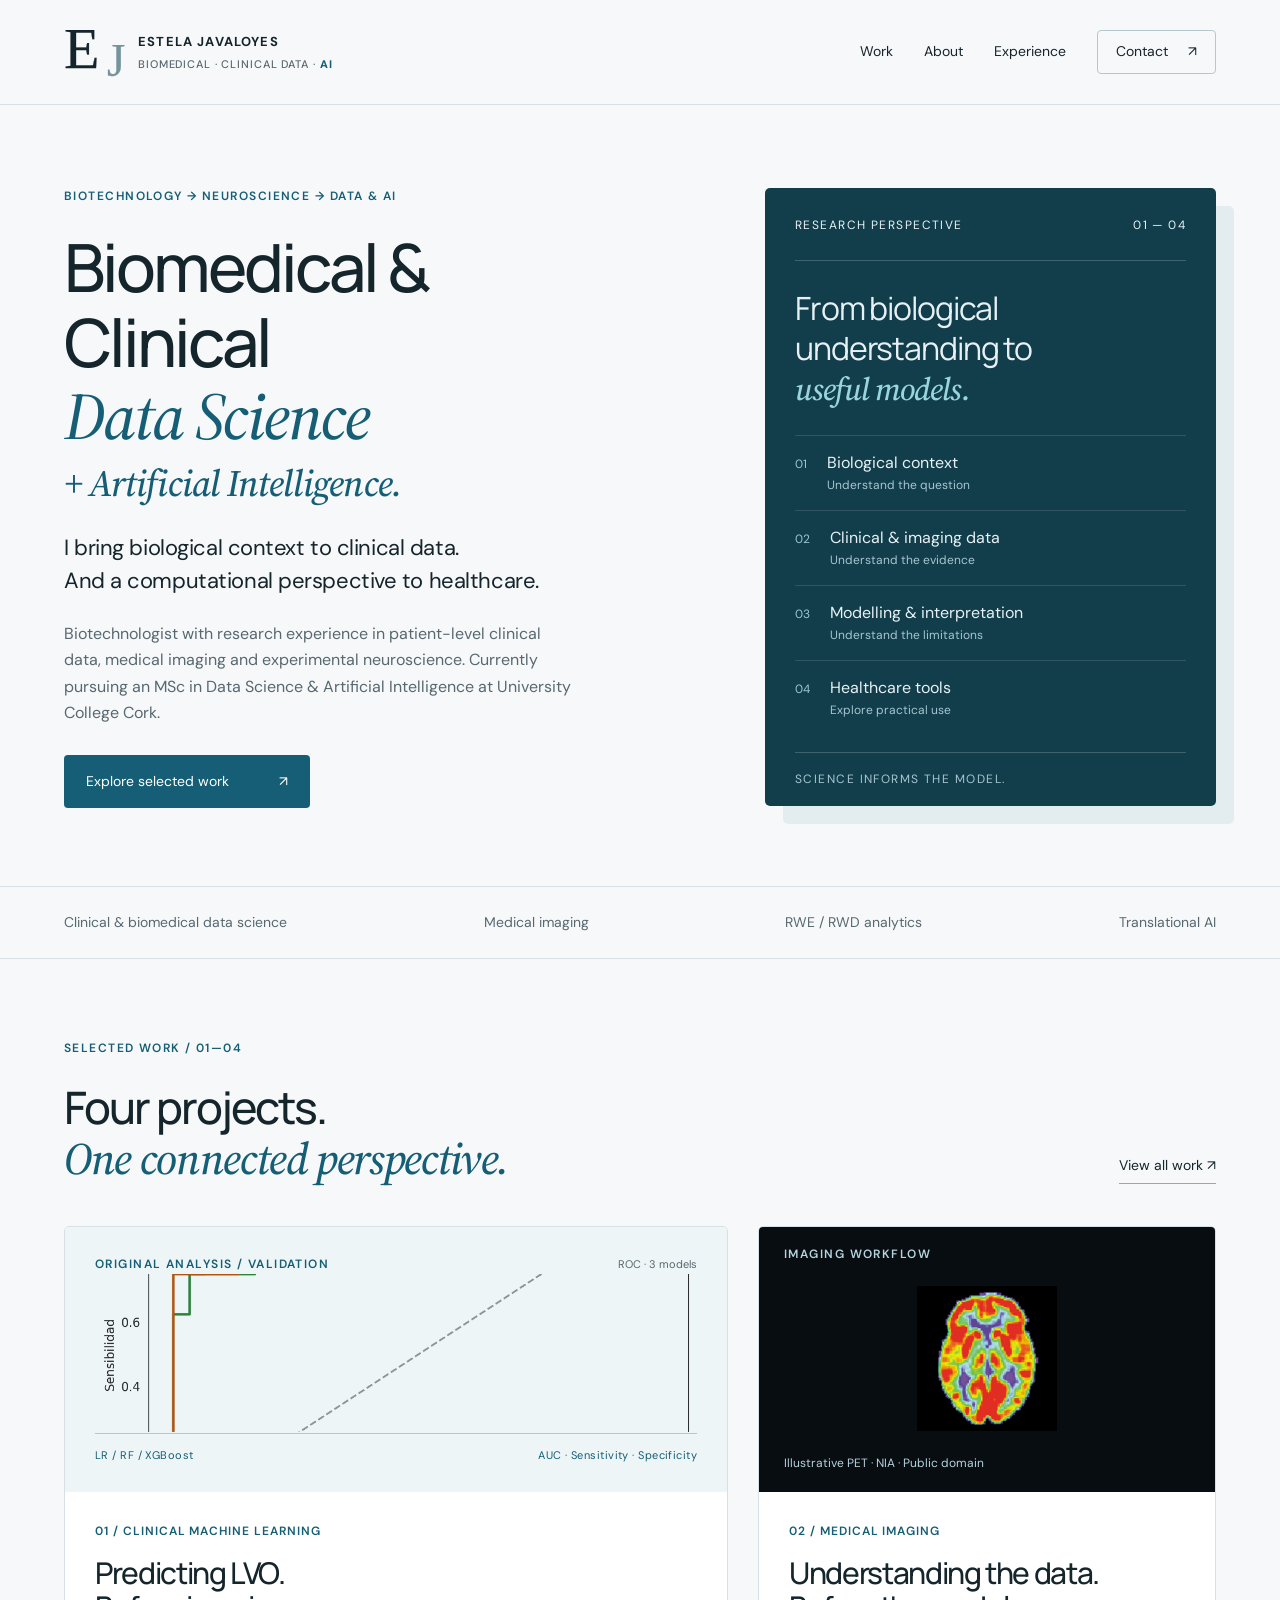
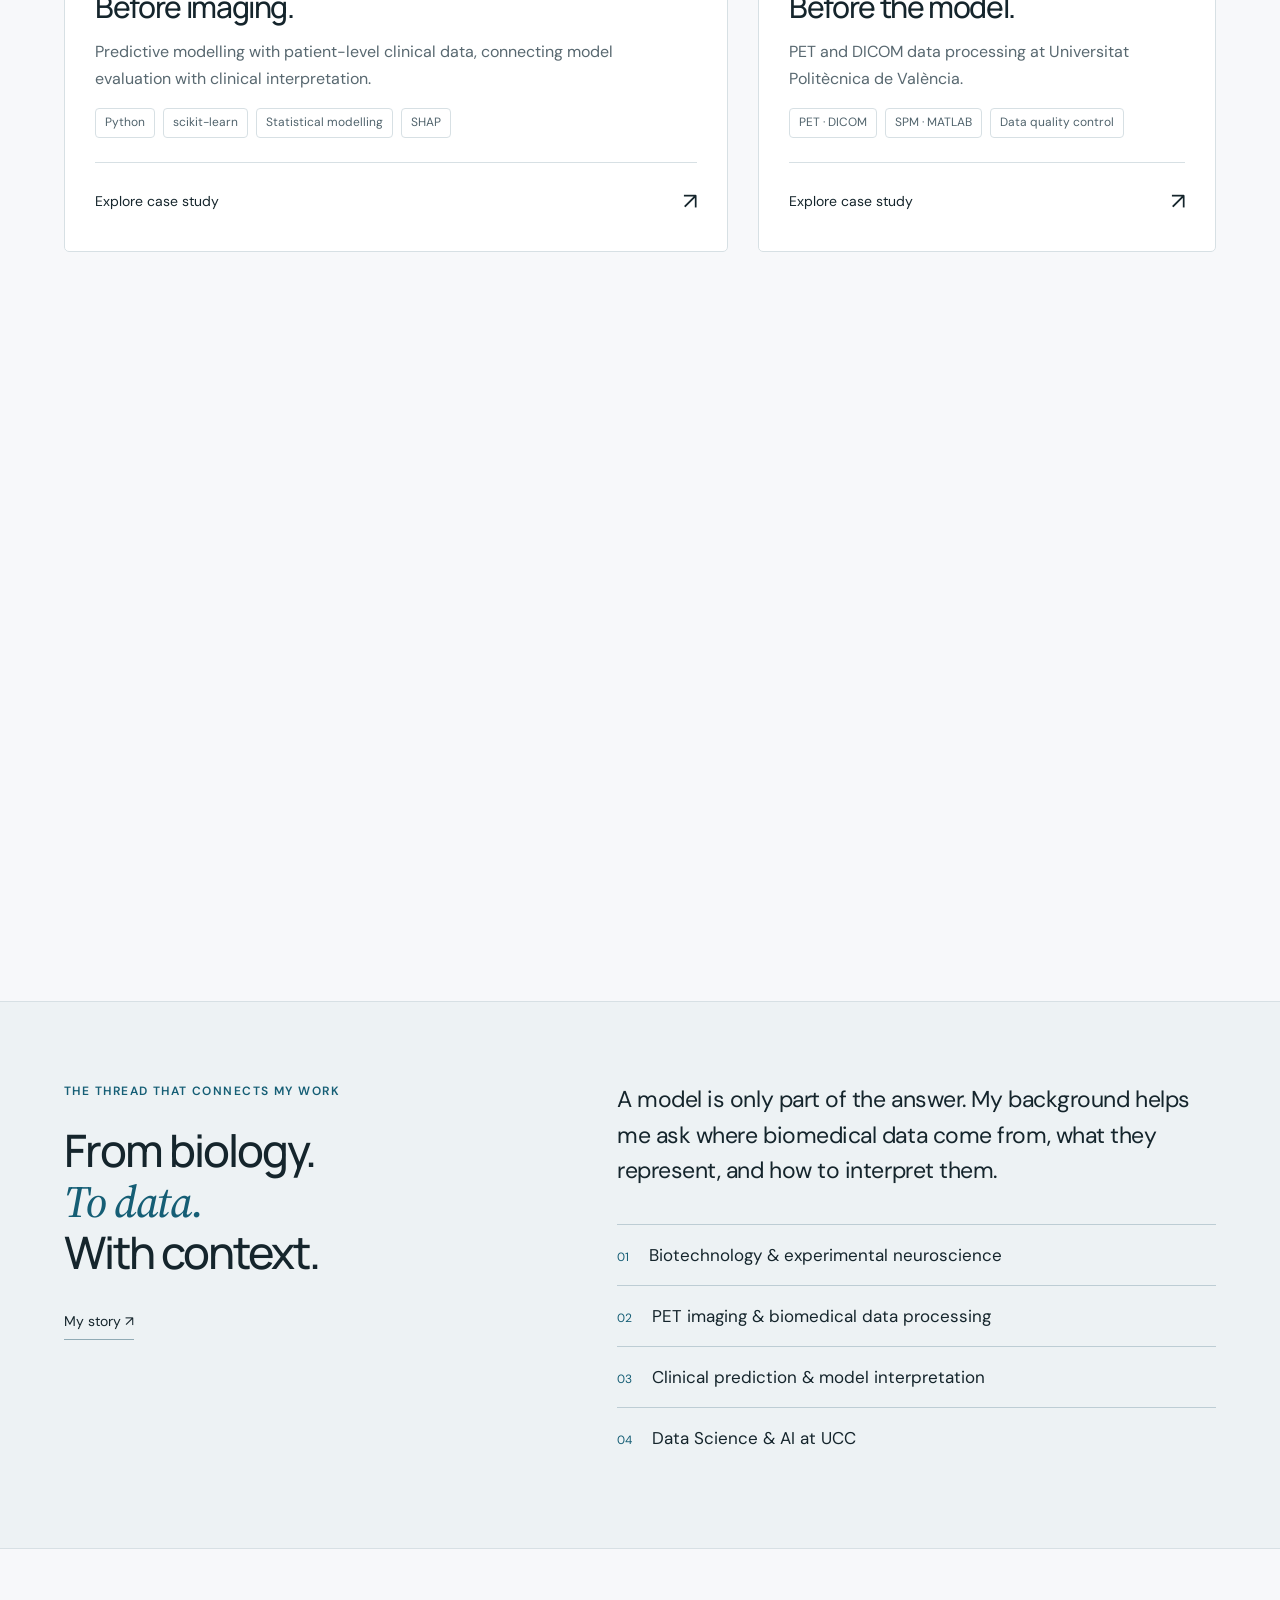
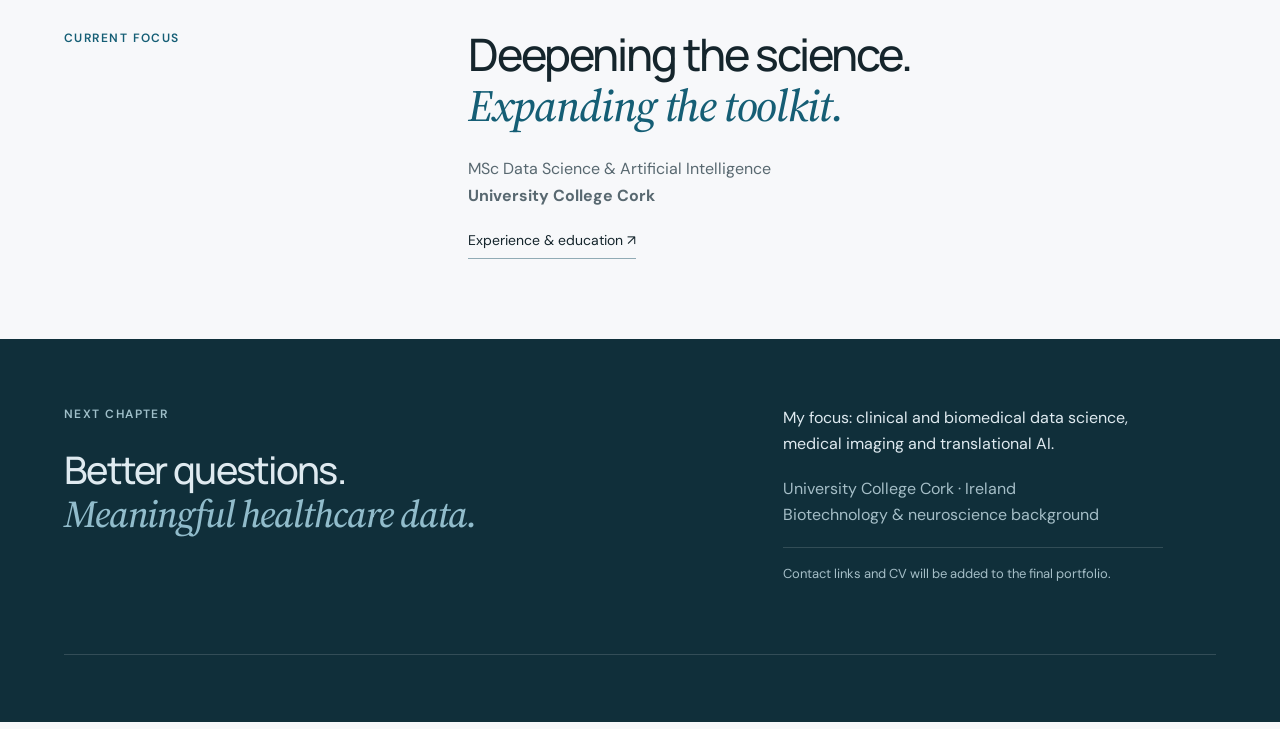
==== index.html @ e4a52f28 "Publish Estela Javaloyes portfolio" ====
<!doctype html><html lang="en"><head><meta charset="utf-8"><meta name="viewport" content="width=device-width,initial-scale=1"><title>Biomedical & Clinical Data Science — Estela Javaloyes</title><meta name="description" content="Estela Javaloyes. Clinical and biomedical data science, statistical modelling, machine learning, medical imaging and translational AI."><meta name="robots" content="index,follow"><link rel="icon" type="image/svg+xml" href="data:image/svg+xml,%3Csvg xmlns='http://www.w3.org/2000/svg' viewBox='0 0 68 64'%3E%3Ctext x='3' y='49' fill='%2315252c' stroke='%2315252c' stroke-width='.3' paint-order='stroke fill' font-family='Georgia' font-size='57'%3EE%3C/text%3E%3Ctext x='31' y='56' fill='%2374939a' stroke='%2374939a' stroke-width='.3' paint-order='stroke fill' font-family='Georgia' font-size='46'%3EJ%3C/text%3E%3C/svg%3E"><script>document.documentElement.classList.add('js')</script><link rel="stylesheet" href="/style.css"><script defer src="/main.js"></script></head><body><a class="skip" href="#main">Skip to content</a><header><a class="brand" href="/" aria-label="Estela Javaloyes — Home"><span class="monogram" aria-hidden="true"><span>E</span><span>J</span><i></i></span><span>ESTELA JAVALOYES<small>BIOMEDICAL · CLINICAL DATA · <b>AI</b></small></span></a><button class="menu-toggle" aria-expanded="false" aria-controls="nav">Menu <span>＋</span></button><nav id="nav" aria-label="Main navigation"><a href="/work/" >Work</a><a href="/about/" >About</a><a href="/experience/" >Experience</a><a class="nav-contact" href="#contact">Contact <span>↗</span></a></nav></header><main id="main"><section class="hero"><div class="hero-copy"><p class="eyebrow">BIOTECHNOLOGY → NEUROSCIENCE → DATA & AI</p><h1>Biomedical &<br>Clinical <em>Data Science</em><span class="hero-ai">+ Artificial Intelligence.</span></h1><p class="hero-desc">I bring biological context to clinical data.<br>And a computational perspective to healthcare.</p><p class="hero-bio">Biotechnologist with research experience in patient-level clinical data, medical imaging and experimental neuroscience. Currently pursuing an MSc in Data Science & Artificial Intelligence at University College Cork.</p><a class="button" href="/work/">Explore selected work <span>↗</span></a></div><aside class="hero-aside"><div class="research-panel"><div class="panel-top"><span>RESEARCH PERSPECTIVE</span><span>01 — 04</span></div><p class="panel-title">From biological<br>understanding to<br><em>useful models.</em></p><div class="vertical-flow"><div><b>01</b><span>Biological context<small>Understand the question</small></span></div><div><b>02</b><span>Clinical & imaging data<small>Understand the evidence</small></span></div><div><b>03</b><span>Modelling & interpretation<small>Understand the limitations</small></span></div><div><b>04</b><span>Healthcare tools<small>Explore practical use</small></span></div></div><div class="panel-bottom">SCIENCE INFORMS THE MODEL.</div></div></aside></section><div class="discipline-band"><span>Clinical & biomedical data science</span><span>Medical imaging</span><span>RWE / RWD analytics</span><span>Translational AI</span></div><section class="section"><div class="section-heading"><div><p class="eyebrow">SELECTED WORK / 01—04</p><h2>Four projects.<br><em>One connected perspective.</em></h2></div><a class="text-link" href="/work/">View all work ↗</a></div><div class="project-grid"><a class="project-card lvo" href="/work/lvo-clinical-prediction/"><div class="card-art"><div class="lvo-visual"><div class="visual-label"><span class="micro">ORIGINAL ANALYSIS / VALIDATION</span><span>ROC · 3 models</span></div><img class="lvo-thumbnail" src="/lvo-roc.png" alt="ROC validation curves comparing logistic regression, random forest and XGBoost" loading="lazy"><div class="visual-bottom"><span>LR / RF / XGBoost</span><span>AUC · Sensitivity · Specificity</span></div></div></div><div class="card-body"><p class="eyebrow">01 / CLINICAL MACHINE LEARNING</p><h3>Predicting LVO.<br>Before imaging.</h3><p>Predictive modelling with patient-level clinical data, connecting model evaluation with clinical interpretation.</p><div class="tags"><span>Python</span><span>scikit-learn</span><span>Statistical modelling</span><span>SHAP</span></div><span class="card-link">Explore case study <b>↗</b></span></div></a><a class="project-card pet" href="/work/pet-neuroimaging/"><div class="card-art"><div class="pet-visual"><span class="micro">IMAGING WORKFLOW</span><img class="pet-thumbnail" src="/brain-reference.jpg" alt="Reference brain PET image from the US National Institute on Aging" loading="lazy"><p>Illustrative PET · NIA · Public domain</p></div></div><div class="card-body"><p class="eyebrow">02 / MEDICAL IMAGING</p><h3>Understanding the data.<br>Before the model.</h3><p>PET and DICOM data processing at Universitat Politècnica de València.</p><div class="tags"><span>PET · DICOM</span><span>SPM · MATLAB</span><span>Data quality control</span></div><span class="card-link">Explore case study <b>↗</b></span></div></a><a class="project-card dudu" href="/work/dudu-growth/"><div class="card-art"><div class="dudu-visual"><div class="dudu-brand-row"><img class="dudu-mark" src="/dudu-monogram.png" alt=""><img class="dudu-wordmark" src="/dudu-wordmark-horizontal.png" alt="Dudu Growth"></div><div class="concept-flow"><span>Clinical operations</span><span>Data & workflows</span><span>Product decisions</span></div></div></div><div class="card-body"><p class="eyebrow">03 / HEALTHCARE PRODUCT · IN DEVELOPMENT</p><h3>Dudu Growth.</h3><p>From healthcare data and workflows to a multi-clinic analytics product.</p><div class="tags"><span>Laravel · Livewire</span><span>PostgreSQL</span><span>Data validation</span></div><span class="card-link">Explore case study <b>↗</b></span></div></a><a class="project-card cipf" href="/work/neurobiology-research/"><div class="card-art"><div class="cipf-visual"><img class="cipf-thumbnail" src="/cipf-building.jpg" alt="Centro de Investigación Príncipe Felipe building" loading="lazy"><div class="cipf-overlay"><span class="micro">EXPERIMENTAL NEUROSCIENCE</span><strong>Centro de Investigación<br>Príncipe Felipe</strong></div></div></div><div class="card-body"><p class="eyebrow">04 / EXPERIMENTAL NEUROSCIENCE</p><h3>Where the science begins.</h3><p>Neuroinflammation, extracellular vesicles and experimental hyperammonemia at Centro de Investigación Príncipe Felipe.</p><div class="tags"><span>Neurobiology</span><span>Experimental data</span><span>Scientific literature</span></div><span class="card-link">Explore case study <b>↗</b></span></div></a></div></section><section class="biology-section"><div><p class="eyebrow">THE THREAD THAT CONNECTS MY WORK</p><h2>From biology.<br><em>To data.</em><br>With context.</h2><a class="text-link" href="/about/">My story ↗</a></div><div><p class="large-copy">A model is only part of the answer. My background helps me ask where biomedical data come from, what they represent, and how to interpret them.</p><ol class="pipeline"><li><small>01</small><span>Biotechnology & experimental neuroscience</span></li><li><small>02</small><span>PET imaging & biomedical data processing</span></li><li><small>03</small><span>Clinical prediction & model interpretation</span></li><li><small>04</small><span>Data Science & AI at UCC</span></li></ol></div></section><section class="current-section"><p class="eyebrow">CURRENT FOCUS</p><div><h2>Deepening the science.<br><em>Expanding the toolkit.</em></h2><p>MSc Data Science & Artificial Intelligence<br><strong>University College Cork</strong></p><a class="text-link" href="/experience/">Experience & education ↗</a></div></section></main><footer id="contact"><div class="footer-top"><div><p class="eyebrow">NEXT CHAPTER</p><h2>Better questions.<br><em>Meaningful healthcare data.</em></h2></div><div class="footer-copy"><p>My focus: clinical and biomedical data science, medical imaging and translational AI.</p><p class="muted">University College Cork · Ireland<br>Biotechnology & neuroscience background</p><span class="contact-note">Contact links and CV will be added to the final portfolio.</span></div></div><div class="footer-bottom"><a href="/">Estela Javaloyes</a><span>© 2026 · Biomedical & Clinical Data Science + AI</span><a href="#main">Back to top ↑</a></div></footer></body></html>
---- style.css ----
@import url('https://fonts.googleapis.com/css2?family=Cormorant+Garamond:wght@500;600&family=DM+Sans:wght@400;450;500;550;600;650;700&family=Manrope:wght@400;500;600;650;700;750;800&family=Source+Serif+4:ital,wght@1,500;1,600&display=swap');
:root{--paper:#f7f8fa;--ink:#15252c;--teal:#155e75;--muted:#586870;--line:#d7e0e4;--pale:#eef4f6;--indigo:#4f46e5}*{box-sizing:border-box}html{scroll-behavior:smooth;scroll-padding-top:100px}body{margin:0;background:var(--paper);color:var(--ink);font-family:'DM Sans',Arial,sans-serif;font-size:16px;line-height:1.65}a{color:inherit;text-decoration:none}button{font:inherit}a:focus-visible,button:focus-visible,summary:focus-visible{outline:3px solid var(--indigo);outline-offset:5px}::selection{background:#c8e6ee}header{height:105px;max-width:1440px;margin:auto;padding:0 5%;display:flex;align-items:center;justify-content:space-between;gap:24px;border-bottom:1px solid var(--line)}.brand{display:flex;gap:18px;align-items:center;font-weight:700;font-size:13px;letter-spacing:.09em}.brand small{display:block;font-size:12px;letter-spacing:.06em;color:var(--muted);font-weight:500;margin-top:3px}.monogram{font-family:Manrope,sans-serif;font-size:42px;letter-spacing:-4px;line-height:1;font-weight:500}.monogram span{color:var(--teal)}nav{display:flex;align-items:center;gap:31px;font-size:14px}nav a{padding:10px 0}nav a[aria-current]{color:var(--teal);border-bottom:1px solid var(--teal)}.nav-contact{border:1px solid #b6c7cd;padding:9px 18px;border-radius:4px}.nav-contact span{margin-left:16px}.menu-toggle{display:none}.skip{position:absolute;top:-100px;padding:12px;background:white;z-index:10}.skip:focus{top:0}main{max-width:1440px;margin:auto}h1,h2,h3{font-family:Manrope,Arial,sans-serif;line-height:1.12;letter-spacing:-.045em;margin:0;font-weight:500}h1{font-size:clamp(48px,5.2vw,76px)}h2{font-size:clamp(35px,3.5vw,50px)}h3{font-size:30px}em{font-style:normal;color:var(--teal)}p{margin:0 0 18px}.eyebrow,.micro{font-size:12px;letter-spacing:.12em;line-height:1.5;font-weight:600}.eyebrow{color:var(--teal);margin-bottom:25px}.hero{display:grid;grid-template-columns:1.4fr 1fr;gap:6%;padding:82px 5% 78px;align-items:center}.hero h1{margin-bottom:28px}.hero h1 em{display:block}.hero-desc{font-size:22px;line-height:1.5;letter-spacing:-.02em}.hero-bio{font-size:16px;max-width:510px;color:var(--muted);margin:24px 0 28px}.button{display:inline-flex;align-items:center;gap:50px;padding:15px 22px;background:var(--teal);color:white;border-radius:4px;font-size:14px}.button:hover{background:#104c5f}.research-panel{background:#123e4c;color:#e7f1f5;padding:28px 30px 0;position:relative;border-radius:5px;box-shadow:18px 18px 0 #e3edf0}.panel-top,.panel-bottom,.visual-bottom{display:flex;justify-content:space-between;font-size:12px;letter-spacing:.12em}.panel-top{padding-bottom:24px;border-bottom:1px solid #ffffff30}.panel-title{font-family:Manrope,sans-serif;font-size:32px;line-height:1.25;letter-spacing:-.035em;margin-top:27px}.panel-title em{color:#98d5df}.vertical-flow{margin:26px 0 16px}.vertical-flow>div{display:flex;gap:20px;padding:14px 0;border-top:1px solid #ffffff20;align-items:baseline}.vertical-flow b{font-weight:400;font-size:12px;color:#97c7d5}.vertical-flow span{font-size:16px}.vertical-flow small{display:block;color:#a6c6d0;font-size:12px}.panel-bottom{border-top:1px solid #ffffff30;padding:17px 0;color:#a6c6d0}.discipline-band{display:flex;justify-content:space-between;gap:20px;padding:24px 5%;border-top:1px solid var(--line);border-bottom:1px solid var(--line);font-size:14px;color:var(--muted)}.section{padding:80px 5% 90px}.section-heading{display:flex;justify-content:space-between;align-items:end;margin-bottom:42px;gap:25px}.text-link{display:inline-block;font-size:14px;border-bottom:1px solid #91abb5;padding-bottom:6px}.project-grid{display:grid;grid-template-columns:1.45fr 1fr;gap:40px 30px}.project-card{display:block;border:1px solid var(--line);background:white;border-radius:5px;overflow:hidden;transition:transform .2s,box-shadow .2s}.project-card:hover{transform:translateY(-5px);box-shadow:0 15px 35px #183f4d12}.card-art{height:265px;overflow:hidden}.card-art>div{height:100%;padding:28px 30px}.card-body{padding:30px}.card-body .eyebrow{font-size:12px;letter-spacing:.08em;margin-bottom:16px}.card-body p:not(.eyebrow){color:var(--muted);margin:16px 0;max-width:530px}.tags{display:flex;gap:8px;flex-wrap:wrap}.tags span{font-size:12px;border:1px solid var(--line);border-radius:4px;padding:4px 9px;color:#50636c}.card-link{display:flex;justify-content:space-between;align-items:center;font-size:14px;border-top:1px solid var(--line);margin-top:24px;padding-top:20px}.card-link b{font-weight:400;font-size:23px}.lvo-visual{background:#e7f0f3;color:var(--teal);display:flex;flex-direction:column;justify-content:space-between}.feature-word{font-family:Manrope,sans-serif;font-size:35px;line-height:1.2;letter-spacing:-.04em}.feature-word span{display:block;font-size:29px;font-weight:400;color:#76a6b6;margin:3px 0}.feature-word i{font-style:normal;color:#183a46}.visual-bottom{border-top:1px solid #afc9d4;padding-top:12px;font-size:12px;letter-spacing:.05em}.pet-visual{background:#133641;color:#e9f5f8;display:flex;flex-direction:column;justify-content:space-between}.imaging-type{font-family:Manrope,sans-serif;font-size:50px;line-height:1;letter-spacing:-.04em}.imaging-type span{color:#69a3b4;font-size:30px;padding:0 8px}.pet-visual p{font-size:12px;margin:0;color:#b5d4de}.dudu-visual{background:#eef0f9;display:flex;flex-direction:column;justify-content:space-between}.dudu-word{font-size:64px;letter-spacing:-.07em;color:#363576;font-weight:600}.dudu-word span{font-size:17px;letter-spacing:-.03em;padding-left:10px;font-weight:400}.concept-flow{display:flex;gap:8px;flex-wrap:wrap}.concept-flow span{border-left:2px solid #8a84c4;padding:5px 12px;font-size:12px;color:#4a4970}.cipf-visual{background:#e9eef0;display:flex;flex-direction:column;justify-content:space-between}.science-type{font-family:Manrope,sans-serif;font-size:35px;letter-spacing:-.04em;line-height:1.2}.science-type i{color:#647b85;font-style:normal}.biology-section{display:grid;grid-template-columns:1fr 1.3fr;gap:8%;padding:80px 5%;background:#edf2f4;border-block:1px solid var(--line)}.biology-section h2{margin-bottom:30px}.large-copy{font-size:23px;line-height:1.55;letter-spacing:-.02em}.pipeline{padding:0;list-style:none;margin:35px 0 0}.pipeline li{display:flex;gap:20px;padding:16px 0;border-top:1px solid #bdcdd4;align-items:baseline}.pipeline small{font-size:12px;color:var(--teal)}.pipeline span{font-size:17px}.current-section{padding:80px 5%;display:grid;grid-template-columns:1fr 2fr;gap:30px}.current-section h2{margin-bottom:25px}.current-section p:not(.eyebrow){color:var(--muted)}footer{background:#102f3a;color:#dfeaf0;padding:66px max(5%,calc((100vw - 1296px)/2)) 25px}footer .eyebrow{color:#9fbfc9}footer h2{font-size:38px}footer em{color:#91bccb}.footer-top{display:grid;grid-template-columns:1.5fr 1fr;gap:70px;margin-bottom:70px}.footer-copy{font-size:16px;max-width:380px}.muted{color:#a5bec7}.contact-note{display:block;font-size:13px;color:#a5bec7;border-top:1px solid #ffffff25;padding-top:15px}.footer-bottom{display:flex;justify-content:space-between;gap:20px;padding-top:22px;border-top:1px solid #ffffff25;font-size:12px;color:#adc4cc}.page-hero{padding:66px 5% 60px}.page-hero h1{max-width:1050px}.page-hero .lead{max-width:770px;font-size:21px;color:var(--muted);margin-top:28px}.breadcrumb{font-size:13px;color:var(--muted);margin-bottom:40px}.case-hero h1{font-size:clamp(42px,4.5vw,66px);max-width:1000px}.case-meta{display:grid;grid-template-columns:repeat(4,1fr);border-block:1px solid var(--line);margin:0 5%;padding:24px 0;gap:24px}.case-meta dt{font-size:12px;letter-spacing:.1em;color:var(--muted);margin-bottom:7px;text-transform:uppercase}.case-meta dd{margin:0;font-size:15px}.case-layout{display:grid;grid-template-columns:210px 1fr;gap:8%;padding:65px 5% 80px}.case-nav{align-self:start;position:sticky;top:30px;display:grid;gap:13px;font-size:14px;color:var(--muted)}.case-nav p{font-size:12px;letter-spacing:.1em;margin-bottom:7px}.case-content{min-width:0}.case-section{padding-bottom:50px;margin-bottom:45px;border-bottom:1px solid var(--line);scroll-margin-top:30px}.case-section h2{font-size:34px;margin-bottom:24px}.case-section .eyebrow{margin-bottom:16px}.case-section p{max-width:800px;color:#475e68}.case-section ul{padding-left:20px;color:#475e68}.case-section li{margin-bottom:12px}.case-section:last-child{margin-bottom:0}.note{border-left:3px solid var(--teal);padding:19px 23px;background:var(--pale);font-size:14px;margin-top:23px}.note p{margin:0}.metric-grid{display:grid;grid-template-columns:repeat(3,1fr);gap:15px;margin:25px 0}.metric{padding:25px 18px;background:var(--pale)}.metric strong{font-family:Manrope,sans-serif;display:block;font-size:45px;letter-spacing:-.06em;font-weight:500;color:var(--teal)}.metric span{font-size:13px;color:var(--muted)}.metric-grid .metric small{display:block;color:var(--muted);font-size:12px}.research-image{margin:35px 0 0;background:#12252d;padding:24px}.research-image img{display:block;max-height:460px;max-width:100%;margin:auto;object-fit:contain}.research-image figcaption{font-size:12px;color:#c3d5dc;margin-top:18px}.research-image a{text-decoration:underline}.next-project{padding:45px 5%;background:var(--pale);border-top:1px solid var(--line);display:flex;justify-content:space-between;align-items:center}.next-project h3{font-size:27px}.next-project span{font-size:32px}.split-section{display:grid;grid-template-columns:1fr 1.6fr;gap:7%;padding:50px 5% 70px;border-top:1px solid var(--line)}.split-section h2{font-size:36px}.prose{font-size:18px;color:#475e68}.prose p{margin-bottom:25px}.experience-row{display:grid;grid-template-columns:170px 1fr;gap:25px;padding:30px 0;border-top:1px solid var(--line)}.experience-row:first-child{padding-top:0;border:0}.experience-row h3{font-size:24px;margin-bottom:12px}.experience-row .institution{color:var(--teal);font-size:15px;margin-bottom:15px}.experience-row .time{font-size:12px;color:var(--muted);text-transform:uppercase;letter-spacing:.08em}.skills-grid{display:grid;grid-template-columns:1fr 1fr;gap:35px}.skills-grid h3{font-size:23px;margin-bottom:18px}.skills-grid p{font-size:16px}.status-badge{display:inline-block;font-size:12px;letter-spacing:.06em;padding:5px 10px;border:1px solid #c3c4e2;background:#eeeffa;color:#4d4c84;margin-bottom:20px}.draft-notice{font-size:13px;background:#edf2f4;color:#586870;border-block:1px solid var(--line);padding:13px 5%;margin:0}.case-overview{margin:0 5%;padding:28px 32px;background:var(--pale);border-left:3px solid var(--teal)}.case-overview .pipeline{margin:0;display:flex;gap:20px}.case-overview .pipeline li{flex:1;display:block;border:0;padding:0}.case-overview .pipeline small{display:block;margin-bottom:8px}.case-overview .pipeline span{font-size:15px}.work-intro{display:flex;justify-content:space-between;gap:30px;align-items:end}.work-intro p{max-width:400px;font-size:18px;color:var(--muted)}
@media(min-width:1450px){body{font-size:17px}}@media(max-width:1050px){.hero{gap:4%;padding-top:60px}.hero h1{font-size:54px}.research-panel{padding-inline:23px}.panel-title{font-size:28px}.brand small{display:none}.card-art{height:240px}.imaging-type{font-size:38px}.feature-word{font-size:29px}.science-type{font-size:30px}.case-layout{gap:5%;grid-template-columns:160px 1fr}.case-meta{grid-template-columns:repeat(2,1fr)}.metric strong{font-size:37px}}@media(max-width:760px){header{height:83px;padding:0 6%}.brand{font-size:12px;gap:14px}.monogram{font-size:37px}.menu-toggle{display:flex;gap:15px;border:0;background:none;font-size:14px;padding:12px 0}nav{display:none;position:absolute;z-index:5;top:82px;left:0;right:0;background:var(--paper);padding:20px 6%;border-bottom:1px solid var(--line);box-shadow:0 15px 15px #15252c10;flex-wrap:wrap;gap:18px 30px}nav.open{display:flex}.hero{grid-template-columns:1fr;padding:48px 6% 55px;gap:38px}.hero h1{font-size:clamp(43px,9vw,64px)}.hero-desc{font-size:20px}.hero-bio{max-width:100%}.hero .eyebrow{font-size:12px}.hero-aside{padding-right:12px}.research-panel{box-shadow:12px 12px 0 #e3edf0}.panel-title{font-size:30px}.discipline-band{display:grid;grid-template-columns:1fr 1fr;font-size:12px;padding:20px 6%;gap:13px}.section{padding:52px 6%}.section-heading{align-items:start;flex-direction:column;margin-bottom:30px}h2{font-size:35px}.project-grid{grid-template-columns:1fr;gap:26px}.card-art{height:240px}.card-body{padding:25px}.card-body h3{font-size:29px}.feature-word{font-size:32px}.imaging-type{font-size:51px}.biology-section{grid-template-columns:1fr;padding:50px 6%;gap:35px}.large-copy{font-size:21px}.current-section{grid-template-columns:1fr;padding:50px 6%;gap:10px}.footer-top{grid-template-columns:1fr;gap:35px;margin-bottom:45px}footer{padding:45px 6% 22px}footer h2{font-size:32px}.footer-bottom{flex-wrap:wrap;font-size:12px}.footer-bottom span{order:3;width:100%}.page-hero{padding:40px 6%}.page-hero h1,.case-hero h1{font-size:42px}.page-hero .lead{font-size:19px}.breadcrumb{margin-bottom:30px}.case-meta{margin:0 6%;gap:22px 18px}.case-layout{grid-template-columns:1fr;padding:35px 6% 45px;gap:38px}.case-nav{position:static;display:flex;flex-wrap:wrap;gap:10px 18px;padding-bottom:25px;border-bottom:1px solid var(--line);font-size:13px}.case-nav p{width:100%}.case-section{padding-bottom:30px;margin-bottom:32px}.case-section h2{font-size:29px}.metric-grid{gap:6px}.metric{padding:15px 10px}.metric strong{font-size:33px}.metric span{font-size:12px}.split-section{grid-template-columns:1fr;padding:40px 6%;gap:30px}.experience-row{grid-template-columns:1fr;gap:7px}.skills-grid{grid-template-columns:1fr;gap:30px}.case-overview{margin:0 6%;padding:22px}.case-overview .pipeline{flex-wrap:wrap;gap:24px}.case-overview .pipeline li{flex-basis:40%}.work-intro{display:block}.work-intro p{margin-top:25px}.next-project{padding:30px 6%;gap:25px}.next-project h3{font-size:23px}}
@media(prefers-reduced-motion:reduce){html{scroll-behavior:auto}.project-card{transition:none}}

.pet-thumbnail{width:145px;height:145px;object-fit:contain;align-self:center}.pet-visual{background:#080d11;padding:18px 25px!important}.pet-visual .micro{color:#b5d4de}.pet-visual p{font-size:12px}.brand small{letter-spacing:0;font-size:12px}.panel-top{gap:15px;flex-wrap:wrap}.visual-bottom{gap:16px;letter-spacing:0;flex-wrap:wrap}@media(max-width:760px){.pet-thumbnail{width:135px;height:135px}}

/* Scroll choreography */
.scroll-progress{position:fixed;z-index:20;top:0;left:0;width:100%;height:3px;background:linear-gradient(90deg,#155e75,#4f46e5);transform:scaleX(0);transform-origin:left center;will-change:transform;pointer-events:none}
.js .reveal{opacity:0;transform:translate3d(var(--reveal-x,0),var(--reveal-y,32px),0) scale(var(--reveal-scale,.985));transition:opacity .75s cubic-bezier(.2,.72,.2,1),transform .9s cubic-bezier(.16,1,.3,1);transition-delay:var(--reveal-delay,0ms);will-change:opacity,transform}
.js .reveal.reveal--left{--reveal-x:-28px;--reveal-y:10px}
.js .reveal.reveal--right{--reveal-x:28px;--reveal-y:10px}
.js .reveal.in-view{opacity:1;transform:translate3d(0,0,0) scale(1)}
.research-panel{transform:translate3d(0,var(--panel-y,0),0);transition:transform .12s linear}
.project-card.reveal{transition-property:opacity,transform,box-shadow;transition-duration:.75s,.9s,.25s;transition-timing-function:cubic-bezier(.2,.72,.2,1),cubic-bezier(.16,1,.3,1),ease}
.project-card.reveal:hover{transform:translateY(-7px) scale(1.008);box-shadow:0 19px 42px #183f4d18}
.pipeline li.reveal{transform-origin:left center}
@media(max-width:760px){.js .reveal.reveal--left,.js .reveal.reveal--right{--reveal-x:0;--reveal-y:26px}.project-card.reveal:hover{transform:translateY(-4px)}}
@media(prefers-reduced-motion:reduce){.scroll-progress{display:none}.js .reveal{opacity:1;transform:none;transition:none}.research-panel{transform:none!important;transition:none}.project-card.reveal:hover{transform:none}}

/* Dudu Growth original identity */
.dudu-visual{background:#eef7f5;align-items:flex-start}
.dudu-mark{width:116px;height:125px;object-fit:contain;object-position:left center;filter:drop-shadow(0 8px 16px #0d4b5430)}
.dudu-visual .concept-flow span{border-left-color:#71c9bb;color:#214c50}
.case-hero{position:relative}
.dudu-hero-mark{position:absolute;right:6%;top:62px;width:150px;height:162px;object-fit:contain;filter:drop-shadow(0 12px 20px #0d4b5428)}
.case-hero:has(.dudu-hero-mark) h1,.case-hero:has(.dudu-hero-mark) .lead{max-width:800px}
@media(max-width:760px){.dudu-mark{width:110px;height:118px}.dudu-hero-mark{position:static;width:84px;height:90px;margin:0 0 24px auto;display:block}}

/* Refined identity and authentic project imagery */
.brand{gap:16px}
.brand small{font-size:11px;letter-spacing:.08em}
.brand small b{color:var(--teal);font-weight:800;letter-spacing:.14em}
.monogram{width:58px;height:58px;position:relative;display:block;flex:0 0 58px;font-family:Georgia,'Times New Roman',serif;font-style:normal;font-weight:400;line-height:1;letter-spacing:-.08em;color:var(--ink)}
.monogram span{position:absolute;display:block;line-height:.82}
.monogram span:first-child{z-index:1;left:0;top:2px;color:var(--ink);font-size:58px;-webkit-text-stroke:.25px var(--ink)}
.monogram span:nth-child(2){z-index:2;right:0;top:18px;color:#74939a;font-size:47px;-webkit-text-stroke:.25px #74939a}
.monogram i{display:none}
em{font-family:'Source Serif 4',Georgia,serif;font-style:italic;font-weight:500;letter-spacing:-.03em}
.hero-ai{display:block;margin-top:8px;font-family:'Source Serif 4',Georgia,serif;font-size:.56em;font-style:italic;font-weight:500;letter-spacing:-.025em;color:var(--teal)}
.visual-label{display:flex;align-items:center;justify-content:space-between;gap:14px;font-size:11px}
.visual-label>span:last-child{color:var(--muted)}
.lvo-visual{position:relative;background:#edf5f7}
.lvo-thumbnail{width:100%;height:158px;object-fit:cover;object-position:center 46%;mix-blend-mode:multiply}
.lvo-visual .visual-bottom{font-size:11px;letter-spacing:.04em}
.dudu-brand-row{display:flex;align-items:center;gap:24px;max-width:100%}
.dudu-brand-row .dudu-mark{width:92px;height:100px;object-fit:contain;flex:0 0 auto}
.dudu-wordmark{width:min(250px,calc(100% - 116px));height:auto;object-fit:contain}
.cipf-visual{position:relative;background:#0f3945;padding:0!important;overflow:hidden}
.cipf-thumbnail{width:100%;height:100%;object-fit:cover;display:block;filter:saturate(.82) contrast(1.03)}
.cipf-visual:after{content:'';position:absolute;inset:0;background:linear-gradient(90deg,#0c3448d9 0%,#0c344878 53%,transparent 86%)}
.cipf-overlay{position:absolute;z-index:1;left:28px;bottom:26px;color:white}
.cipf-overlay .micro{display:block;color:#a8d9e2;margin-bottom:9px}
.cipf-overlay strong{font-family:Manrope,sans-serif;font-size:24px;line-height:1.2;font-weight:500;letter-spacing:-.025em}
.project-figure{margin:30px 0 28px;padding:22px;background:#123e4c}
.project-figure.light{background:#edf3f5;border:1px solid var(--line)}
.project-figure img{display:block;width:100%;max-height:520px;object-fit:contain;background:white}
.project-figure figcaption{margin-top:14px;font-size:12px;line-height:1.5;color:#4d636c}
.dudu-hero-brand{position:absolute;right:6%;top:72px;width:300px;display:flex;align-items:center;gap:20px}
.dudu-hero-brand .dudu-hero-mark{position:static;width:78px;height:84px;margin:0;object-fit:contain;filter:drop-shadow(0 12px 20px #0d4b5428)}
.dudu-hero-wordmark{width:200px;height:auto}
.case-hero:has(.dudu-hero-brand) h1,.case-hero:has(.dudu-hero-brand) .lead{max-width:760px}
@media(max-width:1050px){.dudu-hero-brand{width:240px}.dudu-hero-brand .dudu-hero-mark{width:62px;height:67px}.dudu-hero-wordmark{width:160px}.case-hero:has(.dudu-hero-brand) h1,.case-hero:has(.dudu-hero-brand) .lead{max-width:620px}}
@media(max-width:760px){.brand small{display:none}.monogram{width:51px;height:51px;flex-basis:51px}.monogram span:first-child{left:0;top:2px;font-size:51px}.monogram span:nth-child(2){right:0;top:16px;font-size:41px}.hero-ai{font-size:.62em}.dudu-brand-row{gap:18px}.dudu-brand-row .dudu-mark{width:82px;height:89px}.dudu-wordmark{width:min(210px,calc(100% - 100px))}.dudu-hero-brand{position:static;width:240px;margin:0 0 26px auto;gap:16px}.dudu-hero-brand .dudu-hero-mark{width:62px;height:67px}.dudu-hero-wordmark{width:160px}.lvo-thumbnail{height:145px}.cipf-overlay{left:22px;bottom:22px}.cipf-overlay strong{font-size:21px}.project-figure{padding:12px;margin-block:24px}}

/* External project source */
.case-source-link{display:inline-flex;align-items:center;justify-content:space-between;gap:30px;min-width:260px;margin-top:10px;padding:13px 18px;border:1px solid #9eb6bf;border-radius:4px;color:var(--teal);font-size:14px;font-weight:600;transition:background .2s,color .2s,border-color .2s,transform .2s}
.case-source-link b{font-size:20px;font-weight:400;line-height:1}
.case-source-link:hover{background:var(--teal);border-color:var(--teal);color:white;transform:translateY(-2px)}
@media(max-width:760px){.case-source-link{width:100%;min-width:0}}
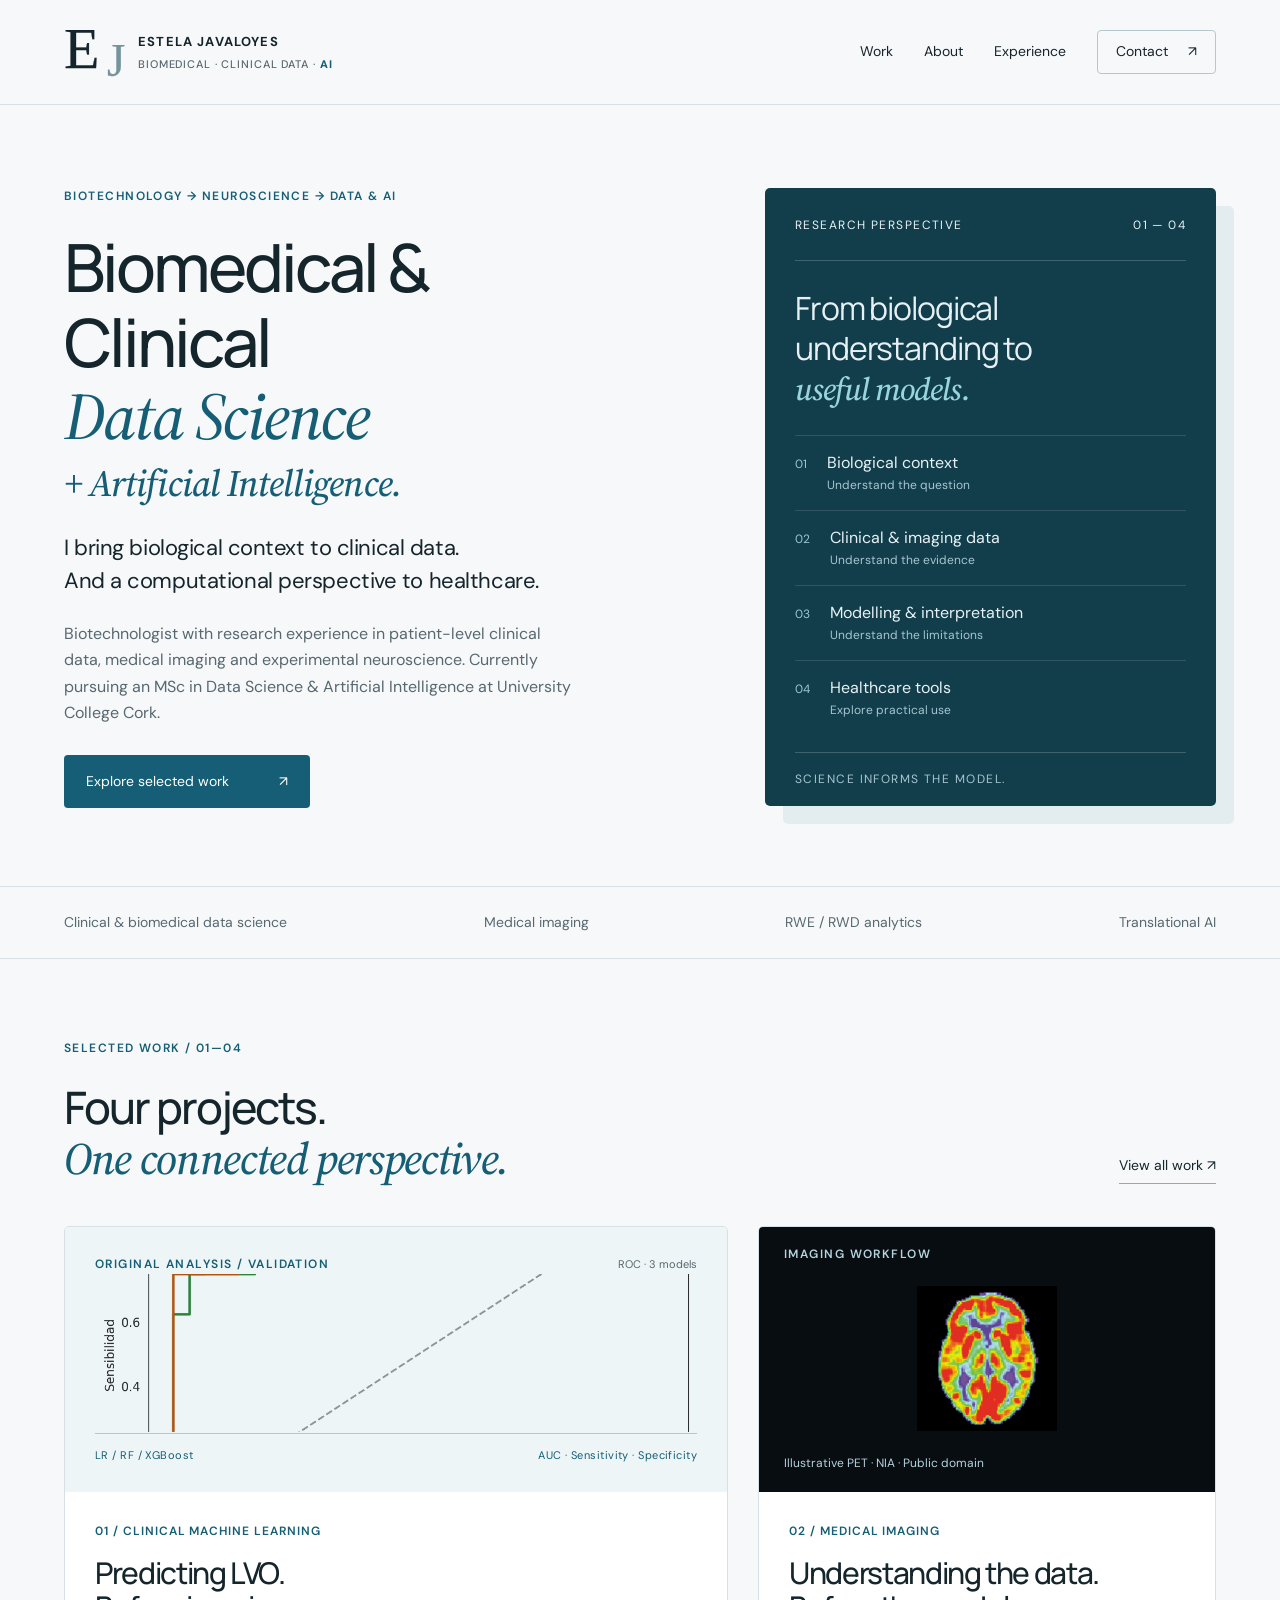
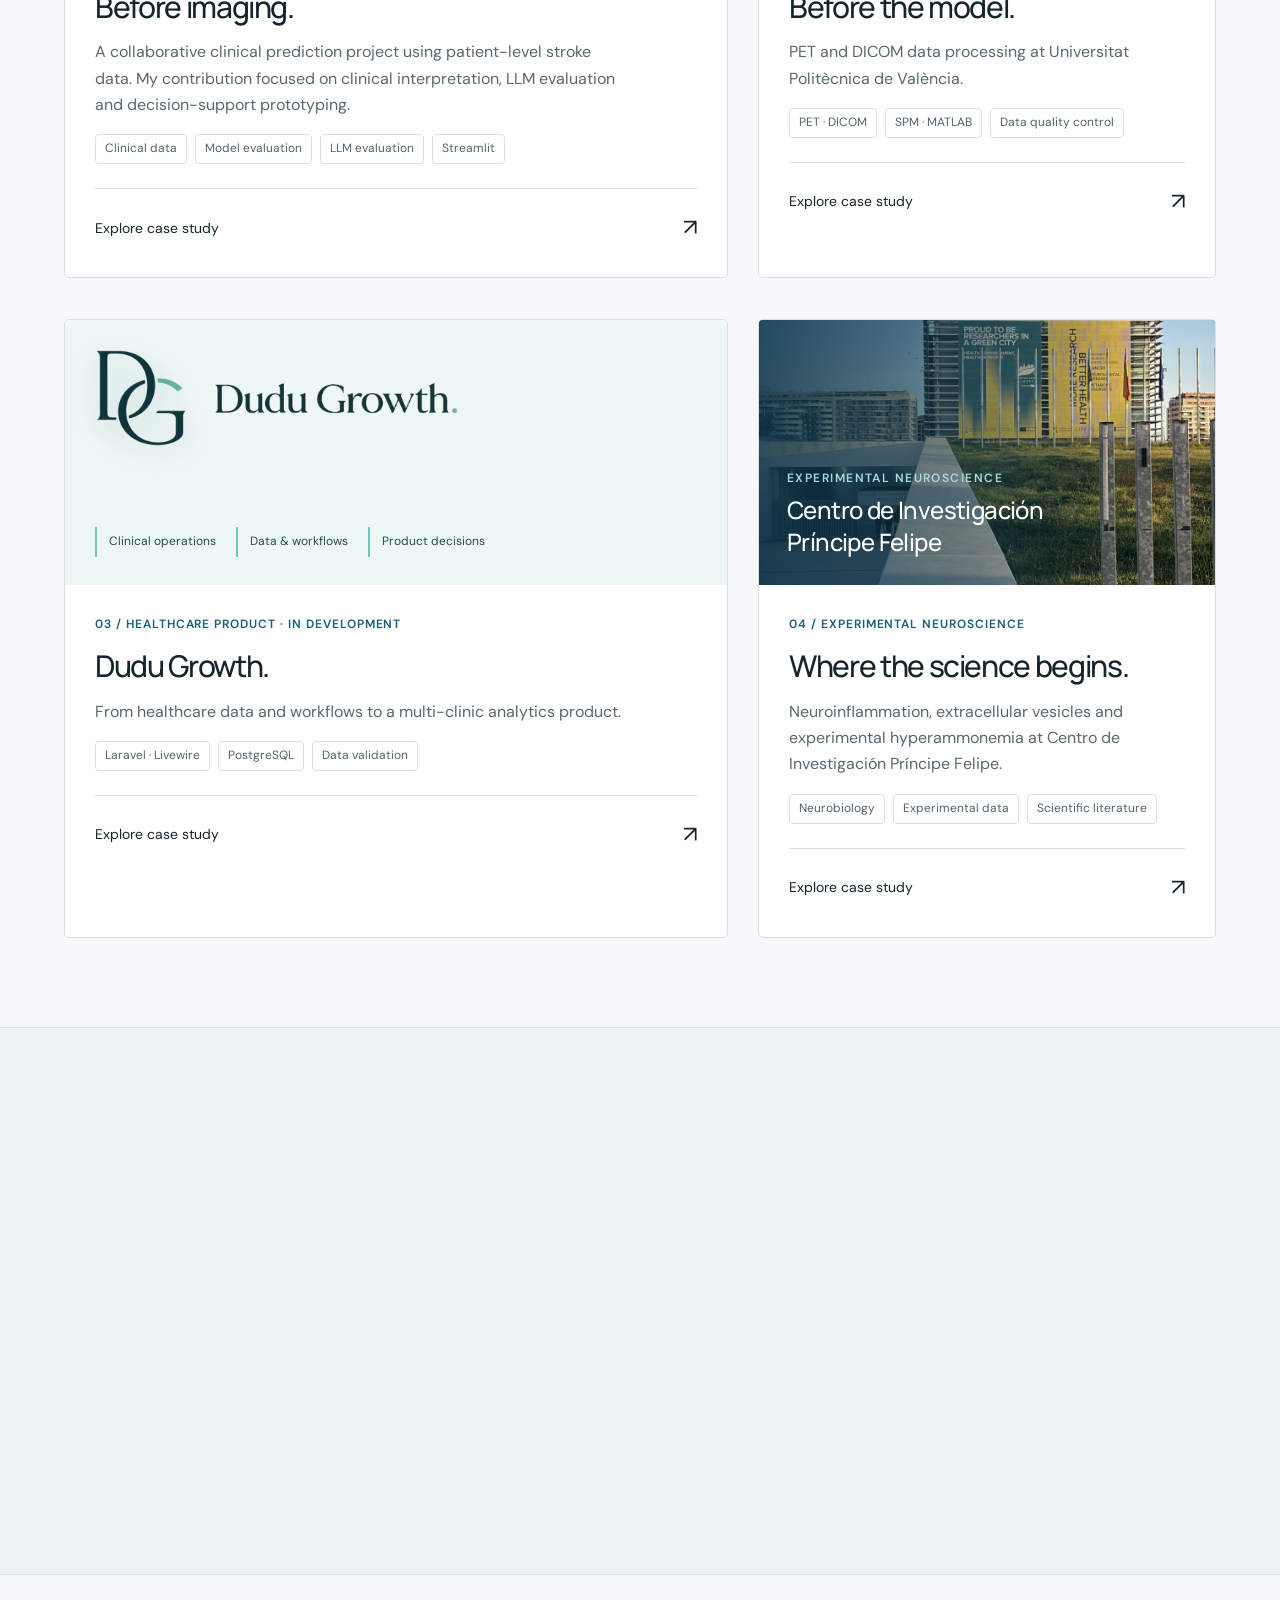
==== commit 27cc6239: "Clarify portfolio project contributions" ====
--- a/index.html
+++ b/index.html
@@ -1 +1 @@
-<!doctype html><html lang="en"><head><meta charset="utf-8"><meta name="viewport" content="width=device-width,initial-scale=1"><title>Biomedical & Clinical Data Science — Estela Javaloyes</title><meta name="description" content="Estela Javaloyes. Clinical and biomedical data science, statistical modelling, machine learning, medical imaging and translational AI."><meta name="robots" content="index,follow"><link rel="icon" type="image/svg+xml" href="data:image/svg+xml,%3Csvg xmlns='http://www.w3.org/2000/svg' viewBox='0 0 68 64'%3E%3Ctext x='3' y='49' fill='%2315252c' stroke='%2315252c' stroke-width='.3' paint-order='stroke fill' font-family='Georgia' font-size='57'%3EE%3C/text%3E%3Ctext x='31' y='56' fill='%2374939a' stroke='%2374939a' stroke-width='.3' paint-order='stroke fill' font-family='Georgia' font-size='46'%3EJ%3C/text%3E%3C/svg%3E"><script>document.documentElement.classList.add('js')</script><link rel="stylesheet" href="/style.css"><script defer src="/main.js"></script></head><body><a class="skip" href="#main">Skip to content</a><header><a class="brand" href="/" aria-label="Estela Javaloyes — Home"><span class="monogram" aria-hidden="true"><span>E</span><span>J</span><i></i></span><span>ESTELA JAVALOYES<small>BIOMEDICAL · CLINICAL DATA · <b>AI</b></small></span></a><button class="menu-toggle" aria-expanded="false" aria-controls="nav">Menu <span>＋</span></button><nav id="nav" aria-label="Main navigation"><a href="/work/" >Work</a><a href="/about/" >About</a><a href="/experience/" >Experience</a><a class="nav-contact" href="#contact">Contact <span>↗</span></a></nav></header><main id="main"><section class="hero"><div class="hero-copy"><p class="eyebrow">BIOTECHNOLOGY → NEUROSCIENCE → DATA & AI</p><h1>Biomedical &<br>Clinical <em>Data Science</em><span class="hero-ai">+ Artificial Intelligence.</span></h1><p class="hero-desc">I bring biological context to clinical data.<br>And a computational perspective to healthcare.</p><p class="hero-bio">Biotechnologist with research experience in patient-level clinical data, medical imaging and experimental neuroscience. Currently pursuing an MSc in Data Science & Artificial Intelligence at University College Cork.</p><a class="button" href="/work/">Explore selected work <span>↗</span></a></div><aside class="hero-aside"><div class="research-panel"><div class="panel-top"><span>RESEARCH PERSPECTIVE</span><span>01 — 04</span></div><p class="panel-title">From biological<br>understanding to<br><em>useful models.</em></p><div class="vertical-flow"><div><b>01</b><span>Biological context<small>Understand the question</small></span></div><div><b>02</b><span>Clinical & imaging data<small>Understand the evidence</small></span></div><div><b>03</b><span>Modelling & interpretation<small>Understand the limitations</small></span></div><div><b>04</b><span>Healthcare tools<small>Explore practical use</small></span></div></div><div class="panel-bottom">SCIENCE INFORMS THE MODEL.</div></div></aside></section><div class="discipline-band"><span>Clinical & biomedical data science</span><span>Medical imaging</span><span>RWE / RWD analytics</span><span>Translational AI</span></div><section class="section"><div class="section-heading"><div><p class="eyebrow">SELECTED WORK / 01—04</p><h2>Four projects.<br><em>One connected perspective.</em></h2></div><a class="text-link" href="/work/">View all work ↗</a></div><div class="project-grid"><a class="project-card lvo" href="/work/lvo-clinical-prediction/"><div class="card-art"><div class="lvo-visual"><div class="visual-label"><span class="micro">ORIGINAL ANALYSIS / VALIDATION</span><span>ROC · 3 models</span></div><img class="lvo-thumbnail" src="/lvo-roc.png" alt="ROC validation curves comparing logistic regression, random forest and XGBoost" loading="lazy"><div class="visual-bottom"><span>LR / RF / XGBoost</span><span>AUC · Sensitivity · Specificity</span></div></div></div><div class="card-body"><p class="eyebrow">01 / CLINICAL MACHINE LEARNING</p><h3>Predicting LVO.<br>Before imaging.</h3><p>Predictive modelling with patient-level clinical data, connecting model evaluation with clinical interpretation.</p><div class="tags"><span>Python</span><span>scikit-learn</span><span>Statistical modelling</span><span>SHAP</span></div><span class="card-link">Explore case study <b>↗</b></span></div></a><a class="project-card pet" href="/work/pet-neuroimaging/"><div class="card-art"><div class="pet-visual"><span class="micro">IMAGING WORKFLOW</span><img class="pet-thumbnail" src="/brain-reference.jpg" alt="Reference brain PET image from the US National Institute on Aging" loading="lazy"><p>Illustrative PET · NIA · Public domain</p></div></div><div class="card-body"><p class="eyebrow">02 / MEDICAL IMAGING</p><h3>Understanding the data.<br>Before the model.</h3><p>PET and DICOM data processing at Universitat Politècnica de València.</p><div class="tags"><span>PET · DICOM</span><span>SPM · MATLAB</span><span>Data quality control</span></div><span class="card-link">Explore case study <b>↗</b></span></div></a><a class="project-card dudu" href="/work/dudu-growth/"><div class="card-art"><div class="dudu-visual"><div class="dudu-brand-row"><img class="dudu-mark" src="/dudu-monogram.png" alt=""><img class="dudu-wordmark" src="/dudu-wordmark-horizontal.png" alt="Dudu Growth"></div><div class="concept-flow"><span>Clinical operations</span><span>Data & workflows</span><span>Product decisions</span></div></div></div><div class="card-body"><p class="eyebrow">03 / HEALTHCARE PRODUCT · IN DEVELOPMENT</p><h3>Dudu Growth.</h3><p>From healthcare data and workflows to a multi-clinic analytics product.</p><div class="tags"><span>Laravel · Livewire</span><span>PostgreSQL</span><span>Data validation</span></div><span class="card-link">Explore case study <b>↗</b></span></div></a><a class="project-card cipf" href="/work/neurobiology-research/"><div class="card-art"><div class="cipf-visual"><img class="cipf-thumbnail" src="/cipf-building.jpg" alt="Centro de Investigación Príncipe Felipe building" loading="lazy"><div class="cipf-overlay"><span class="micro">EXPERIMENTAL NEUROSCIENCE</span><strong>Centro de Investigación<br>Príncipe Felipe</strong></div></div></div><div class="card-body"><p class="eyebrow">04 / EXPERIMENTAL NEUROSCIENCE</p><h3>Where the science begins.</h3><p>Neuroinflammation, extracellular vesicles and experimental hyperammonemia at Centro de Investigación Príncipe Felipe.</p><div class="tags"><span>Neurobiology</span><span>Experimental data</span><span>Scientific literature</span></div><span class="card-link">Explore case study <b>↗</b></span></div></a></div></section><section class="biology-section"><div><p class="eyebrow">THE THREAD THAT CONNECTS MY WORK</p><h2>From biology.<br><em>To data.</em><br>With context.</h2><a class="text-link" href="/about/">My story ↗</a></div><div><p class="large-copy">A model is only part of the answer. My background helps me ask where biomedical data come from, what they represent, and how to interpret them.</p><ol class="pipeline"><li><small>01</small><span>Biotechnology & experimental neuroscience</span></li><li><small>02</small><span>PET imaging & biomedical data processing</span></li><li><small>03</small><span>Clinical prediction & model interpretation</span></li><li><small>04</small><span>Data Science & AI at UCC</span></li></ol></div></section><section class="current-section"><p class="eyebrow">CURRENT FOCUS</p><div><h2>Deepening the science.<br><em>Expanding the toolkit.</em></h2><p>MSc Data Science & Artificial Intelligence<br><strong>University College Cork</strong></p><a class="text-link" href="/experience/">Experience & education ↗</a></div></section></main><footer id="contact"><div class="footer-top"><div><p class="eyebrow">NEXT CHAPTER</p><h2>Better questions.<br><em>Meaningful healthcare data.</em></h2></div><div class="footer-copy"><p>My focus: clinical and biomedical data science, medical imaging and translational AI.</p><p class="muted">University College Cork · Ireland<br>Biotechnology & neuroscience background</p><span class="contact-note">Contact links and CV will be added to the final portfolio.</span></div></div><div class="footer-bottom"><a href="/">Estela Javaloyes</a><span>© 2026 · Biomedical & Clinical Data Science + AI</span><a href="#main">Back to top ↑</a></div></footer></body></html>+<!doctype html><html lang="en"><head><meta charset="utf-8"><meta name="viewport" content="width=device-width,initial-scale=1"><title>Biomedical & Clinical Data Science — Estela Javaloyes</title><meta name="description" content="Estela Javaloyes. Clinical and biomedical data science, statistical modelling, machine learning, medical imaging and translational AI."><meta name="robots" content="index,follow"><link rel="icon" type="image/svg+xml" href="data:image/svg+xml,%3Csvg xmlns='http://www.w3.org/2000/svg' viewBox='0 0 68 64'%3E%3Ctext x='3' y='49' fill='%2315252c' stroke='%2315252c' stroke-width='.3' paint-order='stroke fill' font-family='Georgia' font-size='57'%3EE%3C/text%3E%3Ctext x='31' y='56' fill='%2374939a' stroke='%2374939a' stroke-width='.3' paint-order='stroke fill' font-family='Georgia' font-size='46'%3EJ%3C/text%3E%3C/svg%3E"><script>document.documentElement.classList.add('js')</script><link rel="stylesheet" href="/style.css"><script defer src="/main.js"></script></head><body><a class="skip" href="#main">Skip to content</a><header><a class="brand" href="/" aria-label="Estela Javaloyes — Home"><span class="monogram" aria-hidden="true"><span>E</span><span>J</span><i></i></span><span>ESTELA JAVALOYES<small>BIOMEDICAL · CLINICAL DATA · <b>AI</b></small></span></a><button class="menu-toggle" aria-expanded="false" aria-controls="nav">Menu <span>＋</span></button><nav id="nav" aria-label="Main navigation"><a href="/work/" >Work</a><a href="/about/" >About</a><a href="/experience/" >Experience</a><a class="nav-contact" href="#contact">Contact <span>↗</span></a></nav></header><main id="main"><section class="hero"><div class="hero-copy"><p class="eyebrow">BIOTECHNOLOGY → NEUROSCIENCE → DATA & AI</p><h1>Biomedical &<br>Clinical <em>Data Science</em><span class="hero-ai">+ Artificial Intelligence.</span></h1><p class="hero-desc">I bring biological context to clinical data.<br>And a computational perspective to healthcare.</p><p class="hero-bio">Biotechnologist with research experience in patient-level clinical data, medical imaging and experimental neuroscience. Currently pursuing an MSc in Data Science & Artificial Intelligence at University College Cork.</p><a class="button" href="/work/">Explore selected work <span>↗</span></a></div><aside class="hero-aside"><div class="research-panel"><div class="panel-top"><span>RESEARCH PERSPECTIVE</span><span>01 — 04</span></div><p class="panel-title">From biological<br>understanding to<br><em>useful models.</em></p><div class="vertical-flow"><div><b>01</b><span>Biological context<small>Understand the question</small></span></div><div><b>02</b><span>Clinical & imaging data<small>Understand the evidence</small></span></div><div><b>03</b><span>Modelling & interpretation<small>Understand the limitations</small></span></div><div><b>04</b><span>Healthcare tools<small>Explore practical use</small></span></div></div><div class="panel-bottom">SCIENCE INFORMS THE MODEL.</div></div></aside></section><div class="discipline-band"><span>Clinical & biomedical data science</span><span>Medical imaging</span><span>RWE / RWD analytics</span><span>Translational AI</span></div><section class="section"><div class="section-heading"><div><p class="eyebrow">SELECTED WORK / 01—04</p><h2>Four projects.<br><em>One connected perspective.</em></h2></div><a class="text-link" href="/work/">View all work ↗</a></div><div class="project-grid"><a class="project-card lvo" href="/work/lvo-clinical-prediction/"><div class="card-art"><div class="lvo-visual"><div class="visual-label"><span class="micro">ORIGINAL ANALYSIS / VALIDATION</span><span>ROC · 3 models</span></div><img class="lvo-thumbnail" src="/lvo-roc.png" alt="ROC validation curves comparing logistic regression, random forest and XGBoost" loading="lazy"><div class="visual-bottom"><span>LR / RF / XGBoost</span><span>AUC · Sensitivity · Specificity</span></div></div></div><div class="card-body"><p class="eyebrow">01 / CLINICAL MACHINE LEARNING</p><h3>Predicting LVO.<br>Before imaging.</h3><p>A collaborative clinical prediction project using patient-level stroke data. My contribution focused on clinical interpretation, LLM evaluation and decision-support prototyping.</p><div class="tags"><span>Clinical data</span><span>Model evaluation</span><span>LLM evaluation</span><span>Streamlit</span></div><span class="card-link">Explore case study <b>↗</b></span></div></a><a class="project-card pet" href="/work/pet-neuroimaging/"><div class="card-art"><div class="pet-visual"><span class="micro">IMAGING WORKFLOW</span><img class="pet-thumbnail" src="/brain-reference.jpg" alt="Reference brain PET image from the US National Institute on Aging" loading="lazy"><p>Illustrative PET · NIA · Public domain</p></div></div><div class="card-body"><p class="eyebrow">02 / MEDICAL IMAGING</p><h3>Understanding the data.<br>Before the model.</h3><p>PET and DICOM data processing at Universitat Politècnica de València.</p><div class="tags"><span>PET · DICOM</span><span>SPM · MATLAB</span><span>Data quality control</span></div><span class="card-link">Explore case study <b>↗</b></span></div></a><a class="project-card dudu" href="/work/dudu-growth/"><div class="card-art"><div class="dudu-visual"><div class="dudu-brand-row"><img class="dudu-mark" src="/dudu-monogram.png" alt=""><img class="dudu-wordmark" src="/dudu-wordmark-horizontal.png" alt="Dudu Growth"></div><div class="concept-flow"><span>Clinical operations</span><span>Data & workflows</span><span>Product decisions</span></div></div></div><div class="card-body"><p class="eyebrow">03 / HEALTHCARE PRODUCT · IN DEVELOPMENT</p><h3>Dudu Growth.</h3><p>From healthcare data and workflows to a multi-clinic analytics product.</p><div class="tags"><span>Laravel · Livewire</span><span>PostgreSQL</span><span>Data validation</span></div><span class="card-link">Explore case study <b>↗</b></span></div></a><a class="project-card cipf" href="/work/neurobiology-research/"><div class="card-art"><div class="cipf-visual"><img class="cipf-thumbnail" src="/cipf-building.jpg" alt="Centro de Investigación Príncipe Felipe building" loading="lazy"><div class="cipf-overlay"><span class="micro">EXPERIMENTAL NEUROSCIENCE</span><strong>Centro de Investigación<br>Príncipe Felipe</strong></div></div></div><div class="card-body"><p class="eyebrow">04 / EXPERIMENTAL NEUROSCIENCE</p><h3>Where the science begins.</h3><p>Neuroinflammation, extracellular vesicles and experimental hyperammonemia at Centro de Investigación Príncipe Felipe.</p><div class="tags"><span>Neurobiology</span><span>Experimental data</span><span>Scientific literature</span></div><span class="card-link">Explore case study <b>↗</b></span></div></a></div></section><section class="biology-section"><div><p class="eyebrow">THE THREAD THAT CONNECTS MY WORK</p><h2>From biology.<br><em>To data.</em><br>With context.</h2><a class="text-link" href="/about/">My story ↗</a></div><div><p class="large-copy">A model is only part of the answer. My background helps me ask where biomedical data come from, what they represent, and how to interpret them.</p><ol class="pipeline"><li><small>01</small><span>Biotechnology & experimental neuroscience</span></li><li><small>02</small><span>PET imaging & biomedical data processing</span></li><li><small>03</small><span>Clinical prediction & model interpretation</span></li><li><small>04</small><span>Data Science & AI at UCC</span></li></ol></div></section><section class="current-section"><p class="eyebrow">CURRENT FOCUS</p><div><h2>Deepening the science.<br><em>Expanding the toolkit.</em></h2><p>MSc Data Science & Artificial Intelligence<br><strong>University College Cork</strong></p><a class="text-link" href="/experience/">Experience & education ↗</a></div></section></main><footer id="contact"><div class="footer-top"><div><p class="eyebrow">NEXT CHAPTER</p><h2>Better questions.<br><em>Meaningful healthcare data.</em></h2></div><div class="footer-copy"><p>My focus: clinical and biomedical data science, medical imaging and translational AI.</p><p class="muted">University College Cork · Ireland<br>Biotechnology & neuroscience background</p><span class="contact-note"><a href="mailto:estelajavaloyes@gmail.com">Email</a> · <a href="https://www.linkedin.com/in/estela-javaloyes" target="_blank" rel="noopener noreferrer">LinkedIn ↗</a></span></div></div><div class="footer-bottom"><a href="/">Estela Javaloyes</a><span>© 2026 · Biomedical & Clinical Data Science + AI</span><a href="#main">Back to top ↑</a></div></footer></body></html>
